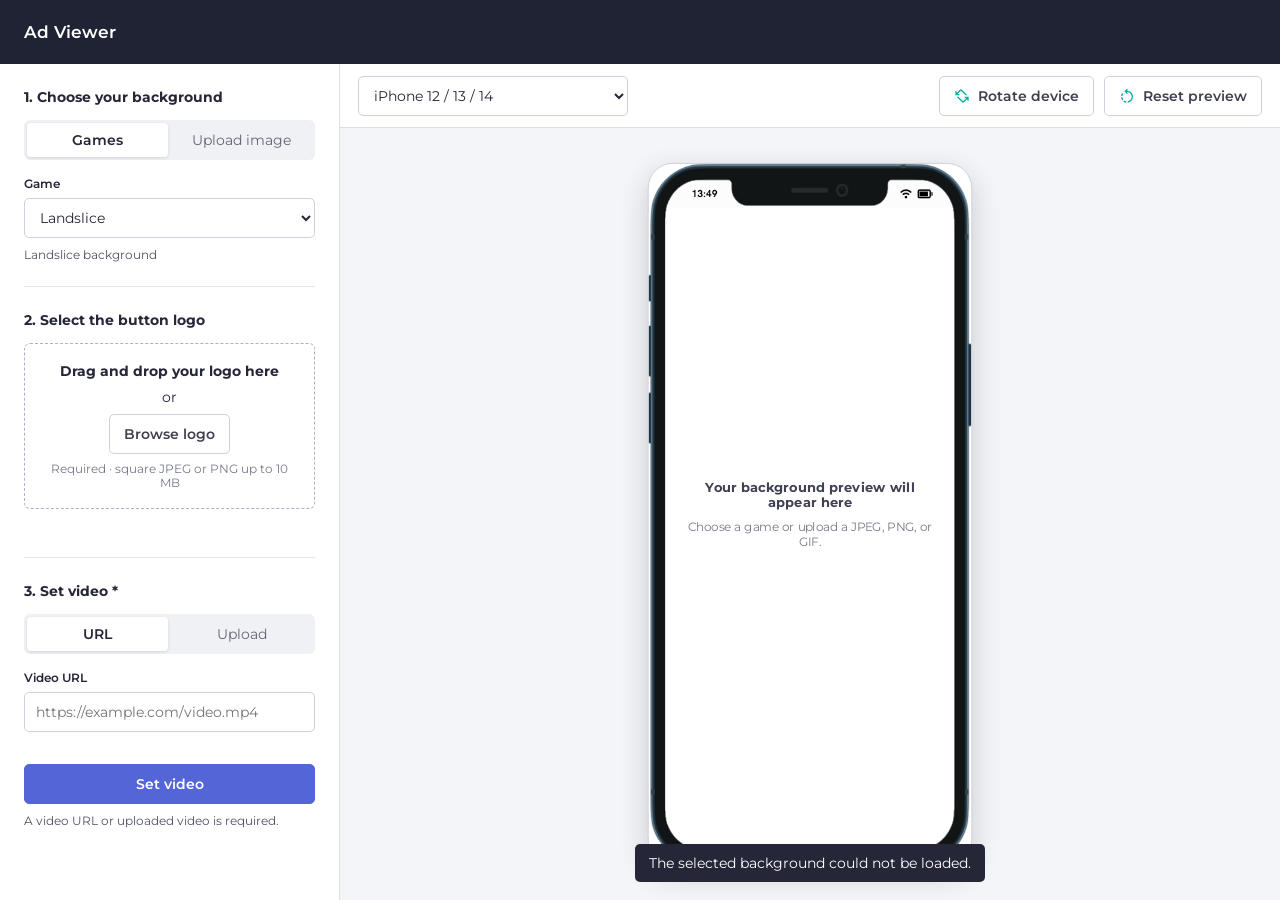
==== ad-viewer/index.html @ 4d392409 "Ad viewer initial sample" ====
<!doctype html>
<html lang="en">
<head>
  <meta charset="UTF-8">
  <meta name="viewport" content="width=device-width, initial-scale=1.0">
  <meta name="description" content="Preview backgrounds and video inside common mobile-device frames.">
  <title>Ad Viewer</title>
  <link rel="preconnect" href="https://fonts.googleapis.com">
  <link rel="preconnect" href="https://fonts.gstatic.com" crossorigin>
  <link href="https://fonts.googleapis.com/css2?family=Montserrat:wght@400;500;600;700&amp;family=Source+Code+Pro&amp;display=swap" rel="stylesheet">
  <style>
    :root {
      color: #252637;
      font-family: Montserrat, Arial, sans-serif;
      font-size: 14px;
    }

    * { box-sizing: border-box; }
    html, body { height: 100%; margin: 0; }
    button, input, select, textarea { font: inherit; }
    button, input[type="submit"] { cursor: pointer; }
    [hidden] { display: none !important; }

    body {
      background: #f4f5f8;
      overflow: hidden;
    }

    .app-header {
      align-items: center;
      background: #202334;
      color: #fff;
      display: flex;
      height: 64px;
      padding: 0 24px;
    }

    .app-title { font-size: 17px; font-weight: 600; }

    .app-layout {
      display: grid;
      grid-template-columns: 340px minmax(0, 1fr);
      height: calc(100vh - 64px);
    }

    .sidebar {
      background: #fff;
      border-right: 1px solid #dedfe7;
      display: flex;
      flex-direction: column;
      overflow-y: auto;
      padding: 24px;
    }

    .section-title {
      display: block;
      font-size: 14px;
      font-weight: 700;
      margin-bottom: 14px;
    }

    .section-divider {
      border: 0;
      border-top: 1px solid #e6e7ed;
      margin: 24px 0;
    }

    .tabs {
      background: #f0f1f5;
      border-radius: 6px;
      display: grid;
      gap: 3px;
      grid-auto-columns: 1fr;
      grid-auto-flow: column;
      margin-bottom: 16px;
      padding: 3px;
    }

    .tab {
      background: transparent;
      border: 0;
      border-radius: 4px;
      color: #646678;
      min-height: 34px;
      padding: 0 8px;
    }

    .tab[aria-selected="true"] {
      background: #fff;
      box-shadow: 0 1px 3px rgba(30, 31, 48, .14);
      color: #252637;
      font-weight: 600;
    }

    .field { display: block; margin-top: 14px; }
    .field:first-child { margin-top: 0; }
    .field-label { display: block; font-size: 12px; font-weight: 600; margin-bottom: 7px; }

    .control {
      background: #fff;
      border: 1px solid #cfd1dc;
      border-radius: 5px;
      color: #252637;
      min-height: 40px;
      outline: none;
      padding: 9px 11px;
      width: 100%;
    }

    .control:focus { border-color: #5465d8; box-shadow: 0 0 0 3px rgba(84, 101, 216, .14); }

    .primary-button, .secondary-button {
      border-radius: 5px;
      font-weight: 600;
      min-height: 40px;
      padding: 8px 14px;
    }

    .primary-button {
      background: #5465d8;
      border: 1px solid #5465d8;
      color: #fff;
      margin-top: 10px;
      width: 100%;
    }

    .primary-button:hover { background: #4353c2; }
    .primary-button:disabled { cursor: not-allowed; opacity: .5; }

    .secondary-button {
      align-items: center;
      background: #fff;
      border: 1px solid #cfd1dc;
      color: #3e4050;
      display: inline-flex;
      gap: 8px;
    }

    .secondary-button:hover { background: #f7f7fa; }

    .drop-zone {
      align-items: center;
      border: 1px dashed #aeb1c1;
      border-radius: 6px;
      display: flex;
      flex-direction: column;
      gap: 8px;
      justify-content: center;
      min-height: 145px;
      padding: 18px;
      text-align: center;
    }

    .drop-zone.is-dragging { background: #f1f3ff; border-color: #5465d8; }
    .drop-zone small { color: #77798a; }
    .file-input { position: absolute; height: 1px; opacity: 0; width: 1px; }
    .file-name { color: #4f5265; font-size: 12px; margin: 9px 0 0; overflow-wrap: anywhere; }
    .message { color: #c53232; font-size: 12px; margin: 7px 0 0; min-height: 15px; }

    .workspace {
      display: grid;
      grid-template-rows: auto minmax(0, 1fr);
      min-width: 0;
    }

    .toolbar {
      align-items: center;
      background: #fff;
      border-bottom: 1px solid #dedfe7;
      display: flex;
      gap: 10px;
      min-height: 64px;
      padding: 11px 18px;
    }

    .device-select { max-width: 270px; }
    .toolbar-spacer { flex: 1; }
    .preview-stage {
      align-items: center;
      display: flex;
      justify-content: center;
      min-height: 0;
      overflow: hidden;
      padding: 30px;
      position: relative;
    }

    .device-scaler { position: relative; }
    .device {
      height: var(--device-height);
      left: 50%;
      position: absolute;
      top: 50%;
      transform: translate(-50%, -50%) scale(var(--device-scale));
      transform-origin: center;
      transition: height .2s ease, width .2s ease;
      width: var(--device-width);
    }

    .device-screen {
      background: #fff;
      border: 1px solid #c8cad5;
      border-radius: 30px;
      box-shadow: 0 12px 35px rgba(24, 27, 45, .19);
      height: 100%;
      overflow: hidden;
      position: relative;
      width: 100%;
    }

    .device-frame {
      height: 100%;
      left: 0;
      pointer-events: none;
      position: absolute;
      top: 0;
      width: 100%;
      z-index: 4;
    }

    .preview-viewport {
      background: #fff;
      border: 0;
      height: calc(100% - (var(--device-inset) * 2));
      left: var(--device-inset);
      position: absolute;
      top: var(--device-inset);
      width: calc(100% - (var(--device-inset) * 2));
    }

    .background-preview {
      object-fit: cover;
      z-index: 1;
    }

    .video-preview {
      background: #000;
      height: calc(100% - (var(--device-inset) * 2));
      left: var(--device-inset);
      object-fit: cover;
      position: absolute;
      top: var(--device-inset);
      width: calc(100% - (var(--device-inset) * 2));
      z-index: 3;
    }

    .brand-button {
      align-items: center;
      background: transparent;
      border: 0;
      display: flex;
      flex-direction: column;
      left: 7%;
      padding: 0;
      position: absolute;
      top: 15%;
      touch-action: none;
      user-select: none;
      width: 105px;
      z-index: 2;
    }

    .brand-button { cursor: grab; }
    .brand-button.is-dragging { cursor: grabbing; }
    .brand-button[aria-disabled="true"] { opacity: .72; }
    .brand-button img,
    .brand-button span {
      -webkit-user-drag: none;
      pointer-events: none;
      user-select: none;
    }

    .brand-logo-shell {
      background: rgba(255, 255, 255, .5) url("button-star.png") center / contain no-repeat;
      border-radius: 50%;
      height: 105px;
      overflow: hidden;
      position: relative;
      width: 105px;
    }

    .brand-logo {
      height: 100%;
      object-fit: cover;
      width: 100%;
    }

    .brand-alert {
      background: url("button-alert.png") center / contain no-repeat;
      height: 35px;
      position: absolute;
      right: 0;
      top: 0;
      width: 35px;
    }

    .brand-teaser {
      height: 30px;
      margin-top: -6px;
      width: 100px;
    }

    @keyframes button-pulse {
      0%, 100% { filter: drop-shadow(0 0 0 rgba(84, 101, 216, 0)); transform: scale(1); }
      50% { filter: drop-shadow(0 0 8px rgba(84, 101, 216, .5)); transform: scale(1.05); }
    }

    .brand-button[aria-disabled="false"] .brand-teaser { animation: button-pulse 1.5s infinite; }

    .empty-state {
      align-items: center;
      color: #77798a;
      display: flex;
      flex-direction: column;
      gap: 10px;
      justify-content: center;
      padding: 24px;
      text-align: center;
    }

    .empty-state strong { color: #3f4152; font-size: 16px; }

    .status {
      background: #252637;
      border-radius: 5px;
      bottom: 18px;
      color: #fff;
      left: 50%;
      max-width: min(460px, calc(100% - 36px));
      padding: 10px 14px;
      position: absolute;
      transform: translateX(-50%);
      z-index: 10;
    }

    @media (max-width: 800px) {
      body { overflow: auto; }
      .app-layout { display: block; height: auto; }
      .sidebar { border-bottom: 1px solid #dedfe7; border-right: 0; max-height: none; }
      .workspace { height: 720px; }
      .toolbar { flex-wrap: wrap; }
      .device-select { max-width: none; width: 100%; }
    }
  </style>
</head>
<body>
  <header class="app-header">
    <span class="app-title">Ad Viewer</span>
  </header>

  <main class="app-layout">
    <aside class="sidebar" aria-label="Ad viewer controls">
      <section>
        <span class="section-title">1. Choose your background</span>
        <div class="tabs" role="tablist" aria-label="Background source">
          <button class="tab" id="background-games-tab" type="button" role="tab" aria-controls="background-games-panel" aria-selected="true" data-background-tab="games">Games</button>
          <button class="tab" id="background-upload-tab" type="button" role="tab" aria-controls="background-upload-panel" aria-selected="false" data-background-tab="upload">Upload image</button>
        </div>

        <div id="background-games-panel" role="tabpanel" aria-labelledby="background-games-tab" data-background-panel="games">
          <label class="field">
            <span class="field-label">Game</span>
            <select class="control" id="game-background">
              <option value="landslice">Landslice</option>
              <option value="subway-surfers">Subway Surfers</option>
              <option value="candy-crush">Candy Crush Saga</option>
            </select>
          </label>
          <p class="file-name" id="game-background-name">Landslice background</p>
        </div>

        <div id="background-upload-panel" role="tabpanel" aria-labelledby="background-upload-tab" data-background-panel="upload" hidden>
          <div class="drop-zone" id="background-drop-zone">
            <strong>Drag and drop your background here</strong>
            <span>or</span>
            <button class="secondary-button" id="browse-background" type="button">Browse images</button>
            <small>JPEG, PNG, or animated GIF up to 10 MB</small>
            <input class="file-input" id="background-file" type="file" accept="image/jpeg,image/png,image/gif,.jpg,.jpeg,.png,.gif">
          </div>
          <p class="file-name" id="background-file-name"></p>
          <p class="message" id="background-file-error" aria-live="polite"></p>
        </div>
      </section>

      <hr class="section-divider">

      <section>
        <span class="section-title">2. Select the button logo</span>
        <div class="drop-zone" id="logo-drop-zone">
          <strong>Drag and drop your logo here</strong>
          <span>or</span>
          <button class="secondary-button" id="browse-logo" type="button">Browse logo</button>
          <small>Required · square JPEG or PNG up to 10 MB</small>
          <input class="file-input" id="logo-file" type="file" accept="image/jpeg,image/png,.jpg,.jpeg,.png" required>
        </div>
        <p class="file-name" id="logo-file-name"></p>
        <p class="message" id="logo-file-error" aria-live="polite"></p>
      </section>

      <hr class="section-divider">

      <section>
        <span class="section-title">3. Set video <span aria-hidden="true">*</span></span>
        <div class="tabs" role="tablist" aria-label="Video source">
          <button class="tab" type="button" role="tab" aria-selected="true" data-video-tab="url">URL</button>
          <button class="tab" type="button" role="tab" aria-selected="false" data-video-tab="upload">Upload</button>
        </div>

        <form data-video-panel="url">
          <label class="field">
            <span class="field-label">Video URL</span>
            <input class="control" id="video-url" type="url" placeholder="https://example.com/video.mp4" required>
          </label>
          <p class="message" id="video-url-error" aria-live="polite"></p>
          <button class="primary-button" type="submit">Set video</button>
        </form>

        <div data-video-panel="upload" hidden>
          <label class="field">
            <span class="field-label">Video file</span>
            <input class="control" id="video-file" type="file" accept="video/mp4,video/webm,video/ogg,video/quicktime" required>
          </label>
          <p class="file-name" id="video-file-name"></p>
          <p class="message" id="video-file-error" aria-live="polite"></p>
        </div>
        <p class="file-name" id="video-required-message">A video URL or uploaded video is required.</p>
      </section>

    </aside>

    <section class="workspace" aria-label="Preview workspace">
      <div class="toolbar">
        <select class="control device-select" id="device-select" aria-label="Preview device">
          <option value="iphone12" data-width="390" data-height="844" data-inset="13" data-frame="iphone12.c0de8998.png">iPhone 12 / 13 / 14</option>
          <option value="iphone14pro" data-width="393" data-height="852" data-inset="13" data-frame="iphone14pro.2b2cd41e.png">iPhone 14 Pro</option>
          <option value="iphone11" data-width="414" data-height="896" data-inset="14" data-frame="iphone11.8c0f0b1e.png">iPhone 11</option>
          <option value="pixel8" data-width="412" data-height="915" data-inset="13" data-frame="pixel8.71b52312.png">Google Pixel 8</option>
          <option value="samsung20" data-width="360" data-height="800" data-inset="12" data-frame="samsungS20.8b7f070d.png">Samsung S20</option>
          <option value="samsungtablet" data-width="800" data-height="1280" data-inset="22" data-frame="samsung_s9Ultra.5352e6a9.png">Samsung S9 Ultra</option>
          <option value="ipad10" data-width="820" data-height="1180" data-inset="22" data-frame="ipad10.348b056e.png">iPad 10</option>
        </select>
        <div class="toolbar-spacer"></div>
        <button class="secondary-button" id="rotate-device" type="button">
          <img src="rotate.b91a13e0.svg" width="16" height="16" alt="">
          Rotate device
        </button>
        <button class="secondary-button" id="reset-preview" type="button">
          <img src="refresh.45aac048.svg" width="16" height="16" alt="">
          Reset preview
        </button>
      </div>

      <div class="preview-stage" id="preview-stage">
        <div class="device-scaler" id="device-scaler">
          <div class="device" id="device">
            <div class="device-screen">
              <div class="preview-viewport empty-state" id="empty-preview">
                <strong>Your background preview will appear here</strong>
                <span>Choose a game or upload a JPEG, PNG, or GIF.</span>
              </div>
              <img class="preview-viewport background-preview" id="background-preview" alt="Selected preview background" hidden>
              <video class="video-preview" id="video-preview" controls playsinline hidden></video>
              <button class="brand-button" id="brand-button" type="button" aria-label="Drag to reposition or click to watch reward video" aria-disabled="true" title="Drag to reposition" hidden>
                <span class="brand-logo-shell">
                  <img class="brand-logo" id="brand-logo" alt="Selected brand logo" draggable="false">
                  <span class="brand-alert" aria-hidden="true"></span>
                </span>
                <img class="brand-teaser" src="button-teaser.png" alt="Get rewards" draggable="false">
              </button>
              <img class="device-frame" id="device-frame" src="iphone12.c0de8998.png" alt="">
            </div>
          </div>
        </div>
        <div class="status" id="status" role="status" aria-live="polite" hidden></div>
      </div>
    </section>
  </main>

  <script src="ad-viewer.js" defer></script>
</body>
</html>
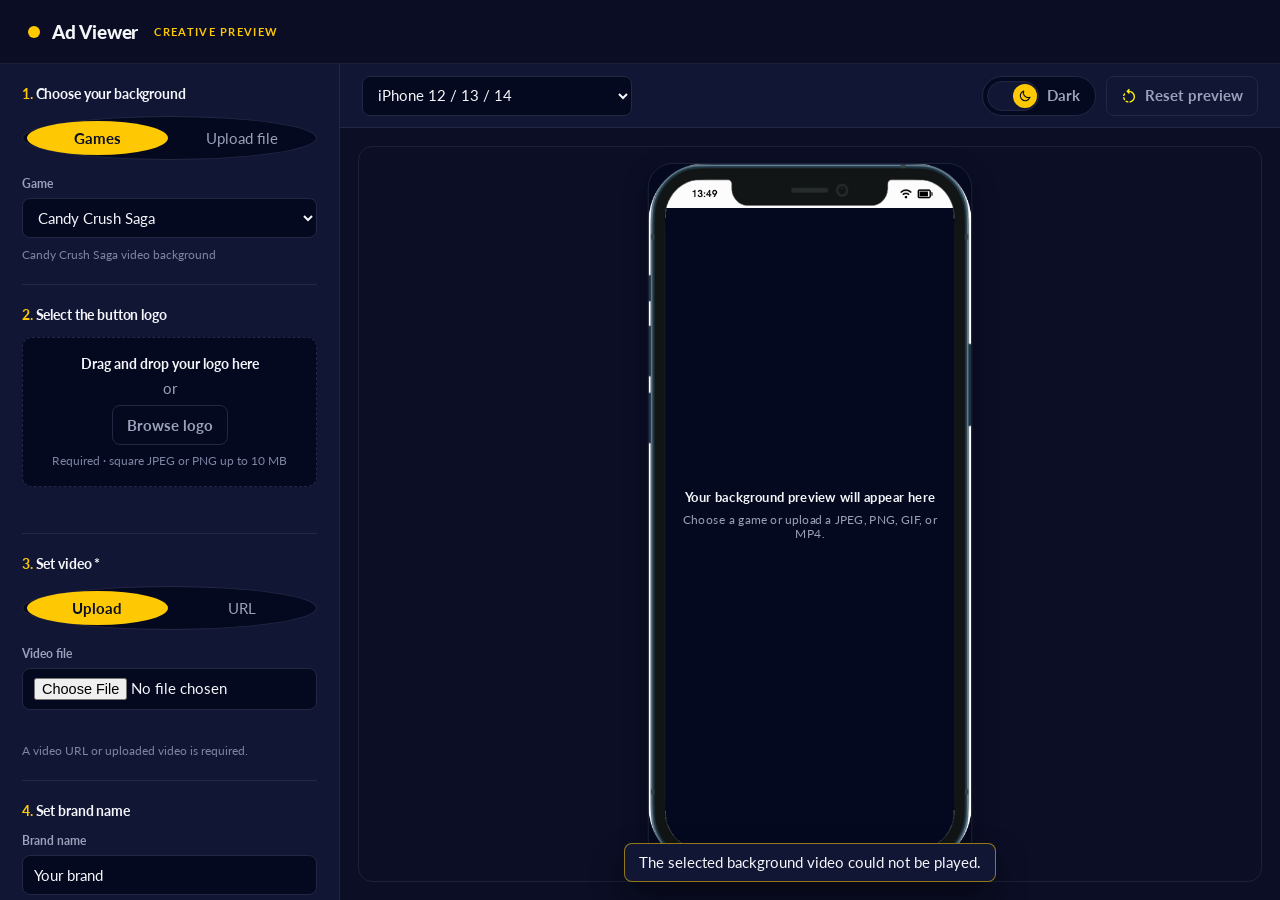
==== commit 307b8663: "Ad Viewer design update" ====
--- a/ad-viewer/index.html
+++ b/ad-viewer/index.html
@@ -7,7 +7,8 @@
   <title>Ad Viewer</title>
   <link rel="preconnect" href="https://fonts.googleapis.com">
   <link rel="preconnect" href="https://fonts.gstatic.com" crossorigin>
-  <link href="https://fonts.googleapis.com/css2?family=Montserrat:wght@400;500;600;700&amp;family=Source+Code+Pro&amp;display=swap" rel="stylesheet">
+  <link href="https://fonts.googleapis.com/css2?family=Lato:wght@300;400;600;700;900&amp;display=swap" rel="stylesheet">
+  <link href="design-system/reference/tokens.css" rel="stylesheet">
   <style>
     :root {
       color: #252637;
@@ -221,8 +222,10 @@
     .preview-viewport {
       background: #fff;
       border: 0;
+      border-radius: var(--device-screen-radius);
       height: calc(100% - (var(--device-inset) * 2));
       left: var(--device-inset);
+      overflow: hidden;
       position: absolute;
       top: var(--device-inset);
       width: calc(100% - (var(--device-inset) * 2));
@@ -233,8 +236,14 @@
       z-index: 1;
     }
 
+    .background-video-preview {
+      object-fit: cover;
+      z-index: 1;
+    }
+
     .video-preview {
       background: #000;
+      border-radius: var(--device-screen-radius);
       height: calc(100% - (var(--device-inset) * 2));
       left: var(--device-inset);
       object-fit: cover;
@@ -274,9 +283,18 @@
       background: rgba(255, 255, 255, .5) url("button-star.png") center / contain no-repeat;
       border-radius: 50%;
       height: 105px;
-      overflow: hidden;
+      overflow: visible;
       position: relative;
       width: 105px;
+    }
+
+    .brand-logo-crop {
+      border-radius: 50%;
+      height: 100%;
+      overflow: hidden;
+      position: absolute;
+      inset: 0;
+      width: 100%;
     }
 
     .brand-logo {
@@ -289,9 +307,10 @@
       background: url("button-alert.png") center / contain no-repeat;
       height: 35px;
       position: absolute;
-      right: 0;
-      top: 0;
+      right: -1px;
+      top: -6px;
       width: 35px;
+      z-index: 2;
     }
 
     .brand-teaser {
@@ -342,6 +361,392 @@
       .device-select { max-width: none; width: 100%; }
     }
   </style>
+  <style>
+    /* Ad Viewer application of the Monetizr Blackbelt design system. */
+    :root {
+      color: var(--text);
+      font-family: var(--font-sans);
+      font-size: var(--fs-body);
+    }
+
+    html[data-theme="light"] {
+      --bg: #f5f6fa;
+      --surface: #ffffff;
+      --surface-recessed: #eef0f5;
+      --surface-card: #ffffff;
+      --surface-hover: rgba(11, 14, 37, .05);
+      --text: #111635;
+      --muted: #596078;
+      --faint: #767c91;
+      --border: #d8dbe5;
+      --border-hairline: rgba(11, 14, 37, .1);
+      --border-hover: rgba(184, 143, 0, .6);
+      --line: rgba(11, 14, 37, .1);
+      --line-strong: rgba(11, 14, 37, .18);
+      --row-hover: rgba(11, 14, 37, .05);
+      --accent-soft: rgba(254, 201, 2, .25);
+      --shadow-phone: 0 12px 30px rgba(11, 14, 37, .18);
+      --shadow-dropdown: 0 16px 32px rgba(11, 14, 37, .16);
+      color-scheme: light;
+    }
+
+    body { background: var(--bg); }
+
+    .app-header {
+      background: rgba(11, 14, 37, .92);
+      border-bottom: 1px solid var(--border-hairline);
+      color: var(--text);
+      padding: 0 var(--space-7);
+    }
+
+    html[data-theme="light"] .app-header { background: rgba(255, 255, 255, .94); }
+
+    .app-title {
+      align-items: center;
+      display: flex;
+      font-size: var(--fs-h3);
+      font-weight: var(--fw-black);
+      gap: var(--space-3);
+      letter-spacing: var(--tracking-tight);
+    }
+
+    .app-title::before {
+      background: var(--accent);
+      border-radius: var(--radius-full);
+      content: "";
+      height: var(--space-3);
+      width: var(--space-3);
+    }
+
+    .app-title::after {
+      color: var(--accent);
+      content: "CREATIVE PREVIEW";
+      font-size: var(--fs-2xs);
+      font-weight: var(--fw-bold);
+      letter-spacing: var(--tracking-eyebrow);
+      margin-left: var(--space-1);
+    }
+
+    .app-layout { grid-template-columns: 340px minmax(0, 1fr); }
+
+    .sidebar {
+      background: var(--surface);
+      border-color: var(--border);
+      padding: var(--space-6);
+      scrollbar-color: var(--border) transparent;
+    }
+
+    .section-title {
+      color: var(--text);
+      font-size: var(--fs-sm);
+      font-weight: var(--fw-bold);
+      letter-spacing: var(--tracking-tight);
+    }
+
+    .section-title::first-letter { color: var(--accent); }
+    .section-divider { border-color: var(--border-hairline); margin: var(--space-6) 0; }
+
+    .tabs {
+      background: var(--surface-recessed);
+      border: 1px solid var(--border);
+      border-radius: var(--radius-full);
+      gap: var(--space-1);
+      padding: var(--space-1);
+    }
+
+    .tab {
+      border: 1px solid transparent;
+      border-radius: var(--radius-full);
+      color: var(--muted);
+      transition: background var(--dur-base) var(--ease-out), color var(--dur-base) var(--ease-out), border-color var(--dur-base) var(--ease-out);
+    }
+
+    .tab:hover { border-color: var(--border-hover); color: var(--text); }
+    .tab[aria-selected="true"] { background: var(--accent); box-shadow: none; color: var(--on-accent); font-weight: var(--fw-bold); }
+
+    .field-label {
+      color: var(--muted);
+      font-size: var(--fs-xs);
+      font-weight: var(--fw-bold);
+    }
+
+    .control {
+      background: var(--surface-recessed);
+      border-color: var(--border);
+      border-radius: var(--radius-md);
+      color: var(--text);
+      transition: border-color var(--dur-base) var(--ease-out), background var(--dur-base) var(--ease-out);
+    }
+
+    .control:hover { border-color: var(--border-hover); }
+    .control:focus { border-color: var(--accent); box-shadow: none; outline: 2px solid var(--accent); outline-offset: 2px; }
+    .control::placeholder { color: var(--faint); }
+    select.control { color-scheme: dark; }
+    html[data-theme="light"] select.control { color-scheme: light; }
+
+    .primary-button, .secondary-button {
+      border-radius: var(--radius-md);
+      font-weight: var(--fw-bold);
+      transition: background var(--dur-base) var(--ease-out), border-color var(--dur-base) var(--ease-out), color var(--dur-base) var(--ease-out), transform var(--dur-base) var(--ease-out), box-shadow var(--dur-base) var(--ease-out);
+    }
+
+    .primary-button { background: var(--accent); border-color: var(--accent); color: var(--on-accent); }
+    .primary-button:hover { background: var(--accent-hover); color: var(--on-accent); transform: translateY(var(--lift)); box-shadow: var(--shadow-btn-hover); }
+    .secondary-button { background: transparent; border-color: var(--border); color: var(--muted); }
+    .secondary-button:hover { background: var(--accent-soft); border-color: var(--border-hover); color: var(--text); transform: translateY(var(--lift)); }
+    .primary-button:active, .secondary-button:active { transform: scale(var(--press-scale)); }
+
+    .drop-zone {
+      background: var(--surface-recessed);
+      border-color: var(--border);
+      border-radius: var(--radius-lg);
+      color: var(--muted);
+      transition: background var(--dur-base) var(--ease-out), border-color var(--dur-base) var(--ease-out);
+    }
+
+    .drop-zone strong { color: var(--text); font-size: var(--fs-sm); }
+    .drop-zone small, .file-name { color: var(--faint); }
+    .drop-zone.is-dragging { background: var(--accent-soft); border-color: var(--accent); }
+    .message { color: var(--error); }
+
+    .workspace { background: var(--bg); }
+    .toolbar { background: var(--surface); border-color: var(--border); padding-inline: var(--space-6); }
+    .toolbar .secondary-button img { filter: brightness(0) saturate(100%) invert(84%) sepia(94%) saturate(1160%) hue-rotate(350deg) brightness(101%); }
+
+    .theme-switch {
+      align-items: center;
+      background: var(--surface-recessed);
+      border: 1px solid var(--border);
+      border-radius: var(--radius-pill);
+      color: var(--muted);
+      display: inline-flex;
+      font-weight: var(--fw-bold);
+      gap: var(--space-2);
+      min-height: 40px;
+      padding: var(--space-1) var(--space-4) var(--space-1) var(--space-1);
+      transition: background var(--dur-base) var(--ease-out), border-color var(--dur-base) var(--ease-out), color var(--dur-base) var(--ease-out);
+    }
+
+    .theme-switch:hover { border-color: var(--border-hover); color: var(--text); }
+    .theme-switch__track {
+      background: var(--surface);
+      border: 1px solid var(--border);
+      border-radius: var(--radius-pill);
+      display: block;
+      height: 30px;
+      position: relative;
+      width: 52px;
+    }
+
+    .theme-switch__thumb {
+      align-items: center;
+      background: var(--accent);
+      border-radius: var(--radius-full);
+      color: var(--on-accent);
+      display: flex;
+      height: 24px;
+      justify-content: center;
+      left: 3px;
+      position: absolute;
+      top: 2px;
+      transform: translateX(22px);
+      transition: transform var(--dur-slow) var(--ease-out);
+      width: 24px;
+    }
+
+    html[data-theme="light"] .theme-switch__thumb { transform: translateX(0); }
+    .theme-switch__thumb svg { fill: none; height: 14px; stroke: currentColor; stroke-linecap: round; stroke-linejoin: round; stroke-width: 2; width: 14px; }
+    .theme-switch__sun { display: none; }
+    html[data-theme="light"] .theme-switch__sun { display: block; }
+    html[data-theme="light"] .theme-switch__moon { display: none; }
+    .theme-switch__label { min-width: 34px; text-align: left; }
+    .preview-stage { background: var(--bg); padding: var(--space-7); }
+    .preview-stage::before {
+      border: 1px solid var(--border-hairline);
+      border-radius: var(--radius-2xl);
+      content: "";
+      inset: var(--space-5);
+      pointer-events: none;
+      position: absolute;
+    }
+
+    .device-screen { background: var(--surface-recessed); border-color: var(--border); box-shadow: var(--shadow-phone); }
+    .empty-state { background: var(--surface-recessed); color: var(--muted); }
+    .empty-state strong { color: var(--text); }
+    .status { background: var(--surface); border: 1px solid var(--border-hover); border-radius: var(--radius-md); color: var(--text); box-shadow: var(--shadow-dropdown); }
+
+    .video-preview { object-fit: contain; z-index: 3; }
+    .video-preview::-webkit-media-controls { display: none !important; }
+    .video-player {
+      border-radius: var(--device-screen-radius);
+      bottom: var(--device-inset);
+      left: var(--device-inset);
+      pointer-events: none;
+      position: absolute;
+      overflow: hidden;
+      right: var(--device-inset);
+      top: var(--device-inset);
+      z-index: 5;
+    }
+
+    .video-player[hidden] { display: none; }
+    .video-close {
+      align-items: center;
+      background: none;
+      border: 0;
+      border-radius: var(--radius-full);
+      display: inline-flex;
+      height: 36px;
+      justify-content: center;
+      pointer-events: auto;
+      position: absolute;
+      left: 12px;
+      top: 60px;
+      transform: translateY(-50%);
+      transition: transform var(--dur-fast) var(--ease-out);
+      width: 36px;
+      z-index: 3;
+    }
+
+    .video-close:active { transform: translateY(-50%) scale(.93); }
+    .video-close img { display: block; height: 36px; object-fit: contain; width: 36px; }
+    .video-countdown {
+      align-items: center;
+      background: rgba(255, 255, 255, .4);
+      border-radius: var(--radius-full);
+      color: #111;
+      display: flex;
+      font-size: 15px;
+      font-variant-numeric: tabular-nums;
+      font-weight: var(--fw-medium);
+      height: 29px;
+      justify-content: center;
+      left: 12px;
+      line-height: 1;
+      position: absolute;
+      top: 60px;
+      transform: translateY(-50%);
+      width: 29px;
+      z-index: 2;
+    }
+
+    .video-countdown span { display: block; transform: translateY(1px); }
+    .video-watch-message {
+      align-items: center;
+      background: #000;
+      border-top: 4px solid #168bc5;
+      bottom: 10px;
+      color: #f5f7fb;
+      display: flex;
+      font-size: 16px;
+      font-weight: var(--fw-light);
+      height: 50px;
+      justify-content: center;
+      left: 0;
+      line-height: 1.2;
+      padding: 0 10px;
+      position: absolute;
+      right: 0;
+      text-align: center;
+      z-index: 2;
+    }
+
+    .video-watch-message::before {
+      background: #efc953;
+      content: "";
+      height: 4px;
+      left: 0;
+      position: absolute;
+      top: -4px;
+      width: var(--video-progress, 0%);
+    }
+
+    .won-modal-overlay {
+      align-items: center;
+      background: rgba(0, 0, 0, .65);
+      border-radius: var(--device-screen-radius);
+      bottom: var(--device-inset);
+      display: none;
+      justify-content: center;
+      left: var(--device-inset);
+      overflow: hidden;
+      padding: 0;
+      position: absolute;
+      right: var(--device-inset);
+      top: var(--device-inset);
+      z-index: 8;
+    }
+
+    .won-modal-overlay.show { display: flex; }
+    .won-modal-overlay.exiting { background: rgba(0, 0, 0, 0); transition: background 1250ms cubic-bezier(.45, 0, .55, 1); }
+    .won-modal {
+      background: #0033A1;
+      border: 5px solid #fff;
+      border-radius: 25px;
+      color: #fff;
+      max-width: calc(100% - 32px);
+      opacity: 0;
+      position: relative;
+      transform: translateY(-170%) rotate(-10deg);
+      transform-origin: center;
+      width: 272px;
+    }
+
+    .won-modal-overlay.show .won-modal { animation: won-fall-in 1400ms cubic-bezier(.45, 0, .55, 1) both; }
+    @keyframes won-fall-in {
+      0% { opacity: 0; transform: translateY(-170%) rotate(-10deg); }
+      55% { opacity: 1; }
+      78% { transform: translateY(4%) rotate(2deg); }
+      100% { opacity: 1; transform: translateY(0) rotate(0); }
+    }
+
+    .won-modal-overlay.exiting .won-modal { animation: none; opacity: 1; transform: translateY(0) rotate(0); }
+    .won-modal-overlay.exiting.exit-go .won-modal { opacity: 0; transform: translateY(160%) rotate(14deg); transition: transform 1250ms cubic-bezier(.45, 0, .55, 1), opacity 900ms ease-out; }
+    .won-modal-close {
+      background: none;
+      border: 0;
+      border-radius: var(--radius-full);
+      cursor: pointer;
+      height: 36px;
+      padding: 0;
+      position: absolute;
+      right: -10px;
+      top: -18px;
+      transition: transform var(--dur-fast) var(--ease-out);
+      width: 36px;
+      z-index: 2;
+    }
+
+    .won-modal-close:active { transform: scale(.93); }
+    .won-modal-close img { display: block; height: 36px; object-fit: contain; width: 36px; }
+    .won-modal-logo { background: #fff; border-radius: var(--radius-full); height: 80px; left: 20px; object-fit: cover; position: absolute; top: -40px; width: 80px; }
+    .won-modal-body { align-items: center; display: flex; flex-direction: column; padding: 53px 16px 22px; text-align: center; }
+    .won-modal-title { font-size: 36px; font-weight: var(--fw-black); line-height: 1; margin: 0; }
+    .won-modal-copy { font-size: 17px; font-weight: var(--fw-medium); line-height: 1.25; margin: 10px 0 0; }
+    .won-modal-copy b { font-weight: var(--fw-black); }
+    .reward-image-container { height: 210px; position: relative; width: 100%; }
+    .reward-burst { animation: reward-spin 7s linear infinite; height: 190px; left: 50%; object-fit: contain; position: absolute; top: 50%; transform: translate(-50%, -50%); width: 190px; }
+    .reward-foreground { height: 135px; left: 50%; object-fit: contain; position: absolute; top: 50%; transform: translate(-50%, -50%); width: 135px; z-index: 1; }
+    @keyframes reward-spin { from { transform: translate(-50%, -50%) rotate(0); } to { transform: translate(-50%, -50%) rotate(360deg); } }
+    .claim-reward { background: none; border: 0; height: 45px; padding: 0; transition: filter var(--dur-fast) var(--ease-out), transform var(--dur-fast) var(--ease-out); width: 154px; }
+    .claim-reward img { display: block; height: 45px; object-fit: contain; width: 154px; }
+    .claim-reward:active { filter: brightness(.82); transform: scale(.97); }
+
+    :where(button, input, select):focus-visible { outline: 2px solid var(--accent); outline-offset: 2px; }
+
+    @media (max-width: 800px) {
+      .app-title::after { display: none; }
+      .sidebar { border-color: var(--border); }
+    }
+
+    @media (prefers-reduced-motion: reduce) {
+      *, *::before, *::after { animation-duration: .01ms !important; animation-iteration-count: 1 !important; scroll-behavior: auto !important; }
+      .primary-button:hover, .secondary-button:hover { transform: none; }
+      .won-modal { transform: none !important; }
+      .won-modal-overlay.show .won-modal { animation: none !important; opacity: 1 !important; }
+      .won-modal-overlay.exiting .won-modal, .won-modal-overlay.exiting.exit-go .won-modal { opacity: 0; transition: opacity 200ms ease !important; transform: none !important; }
+    }
+  </style>
 </head>
 <body>
   <header class="app-header">
@@ -354,28 +759,28 @@
         <span class="section-title">1. Choose your background</span>
         <div class="tabs" role="tablist" aria-label="Background source">
           <button class="tab" id="background-games-tab" type="button" role="tab" aria-controls="background-games-panel" aria-selected="true" data-background-tab="games">Games</button>
-          <button class="tab" id="background-upload-tab" type="button" role="tab" aria-controls="background-upload-panel" aria-selected="false" data-background-tab="upload">Upload image</button>
+          <button class="tab" id="background-upload-tab" type="button" role="tab" aria-controls="background-upload-panel" aria-selected="false" data-background-tab="upload">Upload file</button>
         </div>
 
         <div id="background-games-panel" role="tabpanel" aria-labelledby="background-games-tab" data-background-panel="games">
           <label class="field">
             <span class="field-label">Game</span>
             <select class="control" id="game-background">
+              <option value="candy-crush">Candy Crush Saga</option>
               <option value="landslice">Landslice</option>
               <option value="subway-surfers">Subway Surfers</option>
-              <option value="candy-crush">Candy Crush Saga</option>
             </select>
           </label>
-          <p class="file-name" id="game-background-name">Landslice background</p>
+          <p class="file-name" id="game-background-name">Candy Crush Saga video background</p>
         </div>
 
         <div id="background-upload-panel" role="tabpanel" aria-labelledby="background-upload-tab" data-background-panel="upload" hidden>
           <div class="drop-zone" id="background-drop-zone">
             <strong>Drag and drop your background here</strong>
             <span>or</span>
-            <button class="secondary-button" id="browse-background" type="button">Browse images</button>
-            <small>JPEG, PNG, or animated GIF up to 10 MB</small>
-            <input class="file-input" id="background-file" type="file" accept="image/jpeg,image/png,image/gif,.jpg,.jpeg,.png,.gif">
+            <button class="secondary-button" id="browse-background" type="button">Browse files</button>
+            <small>JPEG, PNG, GIF, or MP4 up to 10 MB</small>
+            <input class="file-input" id="background-file" type="file" accept="image/jpeg,image/png,image/gif,video/mp4,.jpg,.jpeg,.png,.gif,.mp4">
           </div>
           <p class="file-name" id="background-file-name"></p>
           <p class="message" id="background-file-error" aria-live="polite"></p>
@@ -402,11 +807,20 @@
       <section>
         <span class="section-title">3. Set video <span aria-hidden="true">*</span></span>
         <div class="tabs" role="tablist" aria-label="Video source">
-          <button class="tab" type="button" role="tab" aria-selected="true" data-video-tab="url">URL</button>
-          <button class="tab" type="button" role="tab" aria-selected="false" data-video-tab="upload">Upload</button>
+          <button class="tab" type="button" role="tab" aria-selected="true" data-video-tab="upload">Upload</button>
+          <button class="tab" type="button" role="tab" aria-selected="false" data-video-tab="url">URL</button>
         </div>
 
-        <form data-video-panel="url">
+        <div data-video-panel="upload">
+          <label class="field">
+            <span class="field-label">Video file</span>
+            <input class="control" id="video-file" type="file" accept="video/mp4,video/webm,video/ogg,video/quicktime" required>
+          </label>
+          <p class="file-name" id="video-file-name"></p>
+          <p class="message" id="video-file-error" aria-live="polite"></p>
+        </div>
+
+        <form data-video-panel="url" hidden>
           <label class="field">
             <span class="field-label">Video URL</span>
             <input class="control" id="video-url" type="url" placeholder="https://example.com/video.mp4" required>
@@ -414,16 +828,17 @@
           <p class="message" id="video-url-error" aria-live="polite"></p>
           <button class="primary-button" type="submit">Set video</button>
         </form>
-
-        <div data-video-panel="upload" hidden>
-          <label class="field">
-            <span class="field-label">Video file</span>
-            <input class="control" id="video-file" type="file" accept="video/mp4,video/webm,video/ogg,video/quicktime" required>
-          </label>
-          <p class="file-name" id="video-file-name"></p>
-          <p class="message" id="video-file-error" aria-live="polite"></p>
-        </div>
         <p class="file-name" id="video-required-message">A video URL or uploaded video is required.</p>
+      </section>
+
+      <hr class="section-divider">
+
+      <section>
+        <span class="section-title">4. Set brand name</span>
+        <label class="field">
+          <span class="field-label">Brand name</span>
+          <input class="control" id="brand-name" type="text" value="Your brand" maxlength="80" autocomplete="organization">
+        </label>
       </section>
 
     </aside>
@@ -431,18 +846,23 @@
     <section class="workspace" aria-label="Preview workspace">
       <div class="toolbar">
         <select class="control device-select" id="device-select" aria-label="Preview device">
-          <option value="iphone12" data-width="390" data-height="844" data-inset="13" data-frame="iphone12.c0de8998.png">iPhone 12 / 13 / 14</option>
-          <option value="iphone14pro" data-width="393" data-height="852" data-inset="13" data-frame="iphone14pro.2b2cd41e.png">iPhone 14 Pro</option>
-          <option value="iphone11" data-width="414" data-height="896" data-inset="14" data-frame="iphone11.8c0f0b1e.png">iPhone 11</option>
-          <option value="pixel8" data-width="412" data-height="915" data-inset="13" data-frame="pixel8.71b52312.png">Google Pixel 8</option>
-          <option value="samsung20" data-width="360" data-height="800" data-inset="12" data-frame="samsungS20.8b7f070d.png">Samsung S20</option>
-          <option value="samsungtablet" data-width="800" data-height="1280" data-inset="22" data-frame="samsung_s9Ultra.5352e6a9.png">Samsung S9 Ultra</option>
-          <option value="ipad10" data-width="820" data-height="1180" data-inset="22" data-frame="ipad10.348b056e.png">iPad 10</option>
+          <option value="iphone12" data-width="390" data-height="844" data-inset="13" data-radius="36" data-frame="iphone12.c0de8998.png">iPhone 12 / 13 / 14</option>
+          <option value="iphone14pro" data-width="393" data-height="852" data-inset="13" data-radius="38" data-frame="iphone14pro.2b2cd41e.png">iPhone 14 Pro</option>
+          <option value="iphone11" data-width="414" data-height="896" data-inset="14" data-radius="38" data-frame="iphone11.8c0f0b1e.png">iPhone 11</option>
+          <option value="pixel8" data-width="412" data-height="915" data-inset="13" data-radius="34" data-frame="pixel8.71b52312.png">Google Pixel 8</option>
+          <option value="samsung20" data-width="360" data-height="800" data-inset="12" data-radius="32" data-frame="samsungS20.8b7f070d.png">Samsung S20</option>
+          <option value="samsungtablet" data-width="800" data-height="1280" data-inset="22" data-radius="24" data-frame="samsung_s9Ultra.5352e6a9.png">Samsung S9 Ultra</option>
+          <option value="ipad10" data-width="820" data-height="1180" data-inset="22" data-radius="24" data-frame="ipad10.348b056e.png">iPad 10</option>
         </select>
         <div class="toolbar-spacer"></div>
-        <button class="secondary-button" id="rotate-device" type="button">
-          <img src="rotate.b91a13e0.svg" width="16" height="16" alt="">
-          Rotate device
+        <button class="theme-switch" id="theme-switch" type="button" role="switch" aria-checked="false" aria-label="Switch to light theme">
+          <span class="theme-switch__track" aria-hidden="true">
+            <span class="theme-switch__thumb">
+              <svg class="theme-switch__sun" viewBox="0 0 24 24"><circle cx="12" cy="12" r="4"/><path d="M12 2v2M12 20v2M4.93 4.93l1.42 1.42M17.66 17.66l1.41 1.41M2 12h2M20 12h2M4.93 19.07l1.42-1.42M17.66 6.34l1.41-1.41"/></svg>
+              <svg class="theme-switch__moon" viewBox="0 0 24 24"><path d="M20.5 14.3A8.5 8.5 0 0 1 9.7 3.5 8.5 8.5 0 1 0 20.5 14.3z"/></svg>
+            </span>
+          </span>
+          <span class="theme-switch__label">Dark</span>
         </button>
         <button class="secondary-button" id="reset-preview" type="button">
           <img src="refresh.45aac048.svg" width="16" height="16" alt="">
@@ -456,13 +876,42 @@
             <div class="device-screen">
               <div class="preview-viewport empty-state" id="empty-preview">
                 <strong>Your background preview will appear here</strong>
-                <span>Choose a game or upload a JPEG, PNG, or GIF.</span>
+                <span>Choose a game or upload a JPEG, PNG, GIF, or MP4.</span>
               </div>
               <img class="preview-viewport background-preview" id="background-preview" alt="Selected preview background" hidden>
-              <video class="video-preview" id="video-preview" controls playsinline hidden></video>
+              <video class="preview-viewport background-video-preview" id="background-video-preview" autoplay muted loop playsinline hidden></video>
+              <video class="video-preview" id="video-preview" playsinline hidden></video>
+              <div class="video-player" id="video-player" hidden>
+                <div class="video-countdown" aria-live="off"><span id="video-countdown">0</span></div>
+                <button class="video-close" id="player-close" type="button" aria-label="Close video preview" hidden>
+                  <img src="https://cdn.monetizr.com/not/close.png" alt="">
+                </button>
+                <div class="video-watch-message">Watch a full video to get a reward!</div>
+              </div>
+              <div class="won-modal-overlay" id="won-modal" aria-hidden="true">
+                <div class="won-modal" id="won-modal-card" role="dialog" aria-modal="true" aria-labelledby="won-modal-title">
+                  <button class="won-modal-close" id="won-modal-close" type="button" aria-label="Close reward">
+                    <img src="https://cdn.monetizr.com/not/close.png" alt="">
+                  </button>
+                  <img class="won-modal-logo" id="won-modal-logo" alt="Brand logo">
+                  <div class="won-modal-body">
+                    <h2 class="won-modal-title" id="won-modal-title">Congrats!</h2>
+                    <p class="won-modal-copy">You get a reward from<br><b id="won-modal-brand">Your brand</b></p>
+                    <div class="reward-image-container" aria-hidden="true">
+                      <img class="reward-burst" src="https://cdn.monetizr.com/not/Rotating-star_2.png" alt="">
+                      <img class="reward-foreground" src="mockup-reward.png" alt="">
+                    </div>
+                    <button class="claim-reward" id="claim-reward" type="button" aria-label="Claim reward">
+                      <img src="https://storage.googleapis.com/middleware-media-files/not/Reward-button.png" alt="">
+                    </button>
+                  </div>
+                </div>
+              </div>
               <button class="brand-button" id="brand-button" type="button" aria-label="Drag to reposition or click to watch reward video" aria-disabled="true" title="Drag to reposition" hidden>
                 <span class="brand-logo-shell">
-                  <img class="brand-logo" id="brand-logo" alt="Selected brand logo" draggable="false">
+                  <span class="brand-logo-crop">
+                    <img class="brand-logo" id="brand-logo" alt="Selected brand logo" draggable="false">
+                  </span>
                   <span class="brand-alert" aria-hidden="true"></span>
                 </span>
                 <img class="brand-teaser" src="button-teaser.png" alt="Get rewards" draggable="false">
--- a/ad-viewer/design-system/reference/tokens.css
+++ b/ad-viewer/design-system/reference/tokens.css
@@ -0,0 +1,155 @@
+/* ═══════════════════════════════════════════════════════════════════════
+   Monetizr Blackbelt — DESIGN TOKENS  (plain CSS, fully resolved)
+   ───────────────────────────────────────────────────────────────────────
+   These are the single source of truth for every colour, type size, radius,
+   spacing and motion value on the Resources site. NEVER hard-code a raw hex,
+   px size, or duration in markup — always reference a var(--token) from here.
+   If a value is missing, add it HERE first (named, in the right group), then use it.
+
+   Real hex values are shown in comments so a developer never has to resolve
+   the chain by hand.
+   ═══════════════════════════════════════════════════════════════════════ */
+
+:root {
+
+  /* ── NAVY SCALE (fixed 229° hue; higher number = darker) ─────────────── */
+  --navy-700: #232743;   /* solid stroke: borders / dividers on elevated surfaces */
+  --navy-800: #111635;   /* elevated surfaces: cards / panels / menus */
+  --navy-900: #0b0e25;   /* page canvas */
+  --navy-950: #04091f;   /* recessed wells / rails / mock-tool placeholders */
+
+  /* ── GOLD (the ONE accent — never recolour, never gradient) ──────────── */
+  --gold-500: #FEC902;   /* accent — Monetizr brand gold */
+  --gold-400: #F5D147;   /* hover — same gold, lighter */
+
+  /* ── NEUTRAL / SLATE (cool, receding) ────────────────────────────────── */
+  --white:     #f5f6fa;
+  --slate-300: #9aa1b9;
+  --slate-400: #7e85a3;
+
+  /* ── STATE HUES ──────────────────────────────────────────────────────── */
+  --error-500:   #ff5d5d;
+  --success-500: #2096F3;
+  --warning-500: #ff5d5d;   /* shares the error red — no separate amber in the palette */
+
+  /* ── DERIVED TINTS (rgba of a base — soft fill + its hairline move together) */
+  --line:        rgba(255,255,255,0.08);   /* default hairline on navy */
+  --line-strong: rgba(255,255,255,0.16);
+  --row-hover:   rgba(255,255,255,0.06);
+  --gold-soft:   rgba(254,201,2,0.22);      /* chip / tag / active fill */
+  --line-gold:   rgba(254,201,2,0.55);      /* gold hairline (hover) */
+  --error-soft:  rgba(255,93,93,0.14);
+  --line-error:  rgba(255,93,93,0.35);
+  --success-soft: rgba(32,150,243,0.14);
+  --line-success: rgba(32,150,243,0.35);
+  --warning-soft: rgba(255,93,93,0.14);
+  --line-warning: rgba(255,93,93,0.35);
+  --overlay-scrim: rgba(0,0,0,0.65);        /* full-screen dim behind a modal */
+
+  /* ── SEMANTIC ROLES (reference THESE in markup, not the raw stops) ────── */
+  --bg:               var(--navy-900);
+  --surface:          var(--navy-800);
+  --surface-recessed: var(--navy-950);
+  --surface-card:     var(--navy-800);
+  --surface-hover:    var(--row-hover);
+
+  --text:   var(--white);      /* primary text */
+  --muted:  var(--slate-300);  /* supporting / lede / labels */
+  --faint:  var(--slate-400);  /* placeholders / IDs / captions */
+  --on-accent: var(--navy-900);/* text on a gold fill */
+  --error:  var(--error-500);
+  --success: var(--success-500);
+  --warning: var(--warning-500);
+
+  --border:          var(--navy-700);   /* solid stroke on elevated surfaces */
+  --border-hairline: var(--line);       /* translucent hairline */
+  --border-hover:    var(--line-gold);  /* card border on hover */
+
+  --accent:       var(--gold-500);
+  --accent-hover: var(--gold-400);
+  --accent-soft:  var(--gold-soft);
+
+  /* ── TYPOGRAPHY ──────────────────────────────────────────────────────── */
+  --font-sans: 'Lato', -apple-system, 'Segoe UI', sans-serif;
+  --font-mono: ui-monospace, SFMono-Regular, Menlo, monospace; /* mock-tool placeholders ONLY */
+
+  --fw-light: 300;
+  --fw-regular: 400;
+  --fw-medium: 600;  /* Lato Semibold — the only true mid-weight face actually loaded */
+  --fw-bold: 700;
+  --fw-black: 900;
+
+  --fs-display: 38px;   /* h1 hero — 900, -0.02em, line-height 1.12 */
+  --fs-h2: 20px;        /* section heading — 700 */
+  --fs-h3: 19px;        /* card / panel title — 700 (site uses 900 on hub/video card titles) */
+  --fs-card-title: 22px; /* hub/video card NAME — 900, gold, the dominant line on the card */
+  --fs-hook: 19px;      /* belief-gap question line — 700 */
+  --fs-lede: 16.5px;    /* hero supporting sentence — muted */
+  --fs-plan-label: 16px; /* calculator comparison-card heading — 900 */
+  --fs-stat: 24px;      /* stat number — 900, gold */
+  --fs-stat-hero: 52px; /* single proof-stat number — 900, gold */
+  --fs-body: 14.5px;
+  --fs-sm: 13.5px;
+  --fs-xs: 12px;        /* eyebrow / kicker — 700 uppercase 0.12em */
+  --fs-2xs: 11px;       /* tag */
+
+  --lh-display: 1.12;
+  --lh-tight: 1.35;
+  --lh-body: 1.6;
+
+  --tracking-display: -0.02em;
+  --tracking-tight: -0.01em;
+  --tracking-eyebrow: 0.12em;
+  --tracking-caps: 0.08em;
+
+  /* ── SPACING & LAYOUT ────────────────────────────────────────────────── */
+  --space-1: 4px;  --space-2: 8px;  --space-3: 12px; --space-4: 14px;
+  --space-5: 18px; --space-6: 22px; --space-7: 28px; --space-8: 36px;
+  --space-9: 44px; --space-10: 64px;
+
+  --wrap-max: 900px;   /* the single centered column width */
+  --wrap-pad: 28px;    /* horizontal gutter */
+  --header-h: 64px;
+  --gap-card: 18px;    /* card-grid gap */
+  --gap-stat: 28px;    /* stat-column gap */
+  --width-cta-standard: 160px;  /* min-width for a lone primary CTA whose own
+                                    copy is short (e.g. 404's "Go Back →") so
+                                    it still reads as full-size next to
+                                    longer-copy CTAs elsewhere (matches
+                                    kpibooster.html's "Calculate reach →") */
+
+  /* ── RADII ───────────────────────────────────────────────────────────── */
+  --radius-sm: 6px;    /* tag */
+  --radius-md: 8px;    /* buttons */
+  --radius-lg: 10px;   /* badge / table / mock-tool */
+  --radius-xl: 12px;   /* card / dropdown menu */
+  --radius-2xl: 14px;  /* panel */
+  --radius-phone: 34px;/* phone frame */
+  --radius-pill: 100px;/* filter pill / tab pill */
+  --radius-full: 50%;
+
+  /* ── BORDERS ─────────────────────────────────────────────────────────── */
+  --border-btn: 1.5px solid var(--border);
+  --border-dashed: 1.5px dashed var(--border);
+
+  /* ── SHADOWS (reserved for truly floating things — never on cards) ────── */
+  --shadow-dropdown: 0 16px 32px rgba(0,0,0,0.4);
+  --shadow-phone:    0 12px 30px rgba(0,0,0,0.35);
+  --shadow-btn-hover:0 8px 22px rgba(254,201,2,0.35);
+  --shadow-btn-press:0 2px 8px rgba(254,201,2,0.25);
+
+  /* ── MOTION (one language: ease-out, <200ms, real press feedback) ─────── */
+  --ease-out: cubic-bezier(0.23, 1, 0.32, 1);
+  --ease-in-out: cubic-bezier(0.77, 0, 0.175, 1);  /* on-screen morphing only (e.g. loading pulse) — never for hover/press feedback */
+  --dur-fast: 120ms;
+  --dur-base: 160ms;
+  --dur-slow: 200ms;
+  --press-scale: 0.97;  /* immediate scale on :active */
+  --lift: -2px;         /* translateY on hover */
+
+  /* Loading-state exception: a real async-fetch indicator (icon lookup),
+     not decorative motion, so it sits outside the <200ms interaction cap.
+     Opacity-only breathing pulse on the existing diagonal gradient — never
+     gold, never on anything but a skeleton, never a transform/position move. */
+  --dur-breathe: 1800ms;
+}
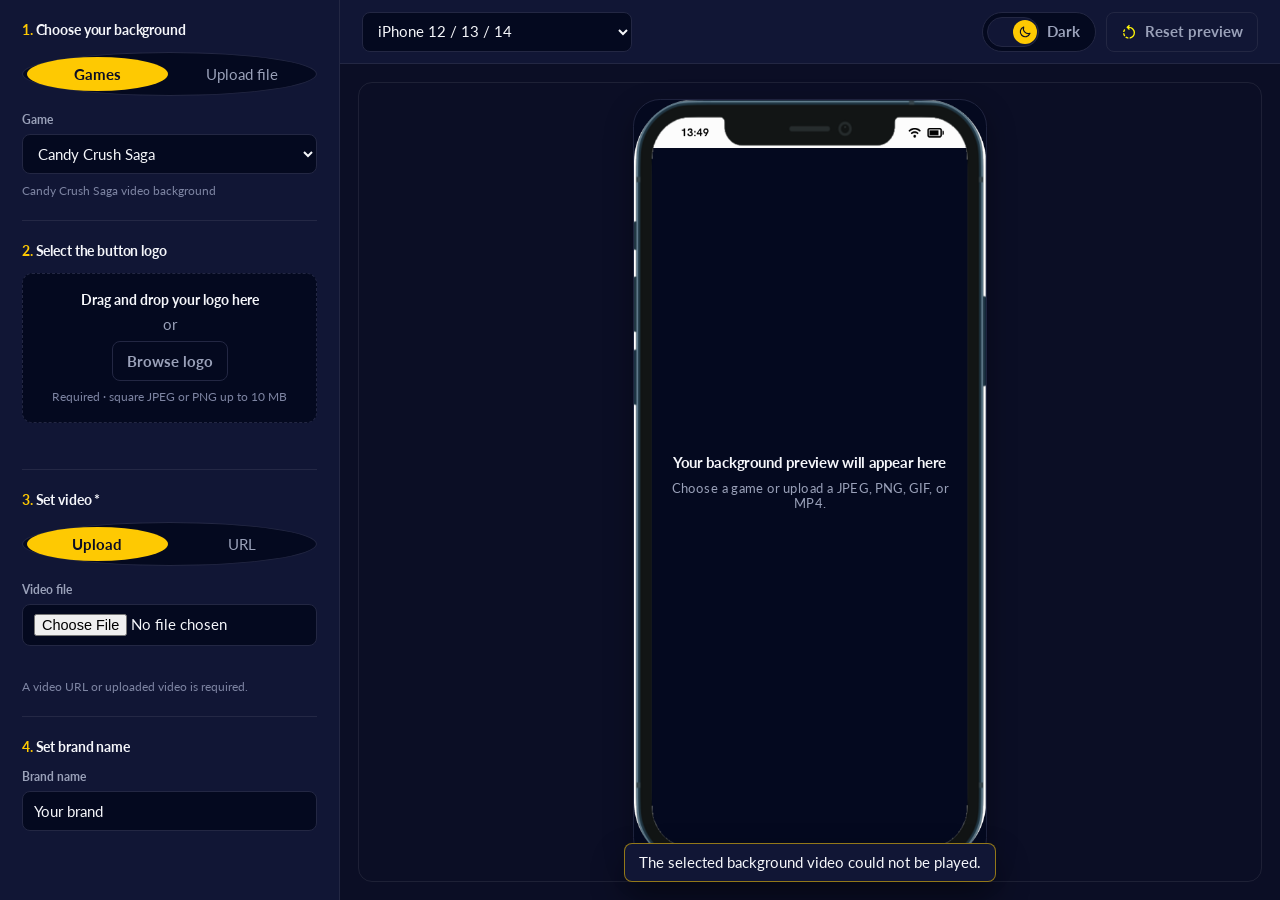
==== commit 0c83f62d: "Ad Viewer design update" ====
--- a/ad-viewer/index.html
+++ b/ad-viewer/index.html
@@ -27,21 +27,10 @@
       overflow: hidden;
     }
 
-    .app-header {
-      align-items: center;
-      background: #202334;
-      color: #fff;
-      display: flex;
-      height: 64px;
-      padding: 0 24px;
-    }
-
-    .app-title { font-size: 17px; font-weight: 600; }
-
     .app-layout {
       display: grid;
       grid-template-columns: 340px minmax(0, 1fr);
-      height: calc(100vh - 64px);
+      height: 100vh;
     }
 
     .sidebar {
@@ -392,41 +381,6 @@
 
     body { background: var(--bg); }
 
-    .app-header {
-      background: rgba(11, 14, 37, .92);
-      border-bottom: 1px solid var(--border-hairline);
-      color: var(--text);
-      padding: 0 var(--space-7);
-    }
-
-    html[data-theme="light"] .app-header { background: rgba(255, 255, 255, .94); }
-
-    .app-title {
-      align-items: center;
-      display: flex;
-      font-size: var(--fs-h3);
-      font-weight: var(--fw-black);
-      gap: var(--space-3);
-      letter-spacing: var(--tracking-tight);
-    }
-
-    .app-title::before {
-      background: var(--accent);
-      border-radius: var(--radius-full);
-      content: "";
-      height: var(--space-3);
-      width: var(--space-3);
-    }
-
-    .app-title::after {
-      color: var(--accent);
-      content: "CREATIVE PREVIEW";
-      font-size: var(--fs-2xs);
-      font-weight: var(--fw-bold);
-      letter-spacing: var(--tracking-eyebrow);
-      margin-left: var(--space-1);
-    }
-
     .app-layout { grid-template-columns: 340px minmax(0, 1fr); }
 
     .sidebar {
@@ -735,7 +689,6 @@
     :where(button, input, select):focus-visible { outline: 2px solid var(--accent); outline-offset: 2px; }
 
     @media (max-width: 800px) {
-      .app-title::after { display: none; }
       .sidebar { border-color: var(--border); }
     }
 
@@ -749,10 +702,6 @@
   </style>
 </head>
 <body>
-  <header class="app-header">
-    <span class="app-title">Ad Viewer</span>
-  </header>
-
   <main class="app-layout">
     <aside class="sidebar" aria-label="Ad viewer controls">
       <section>
